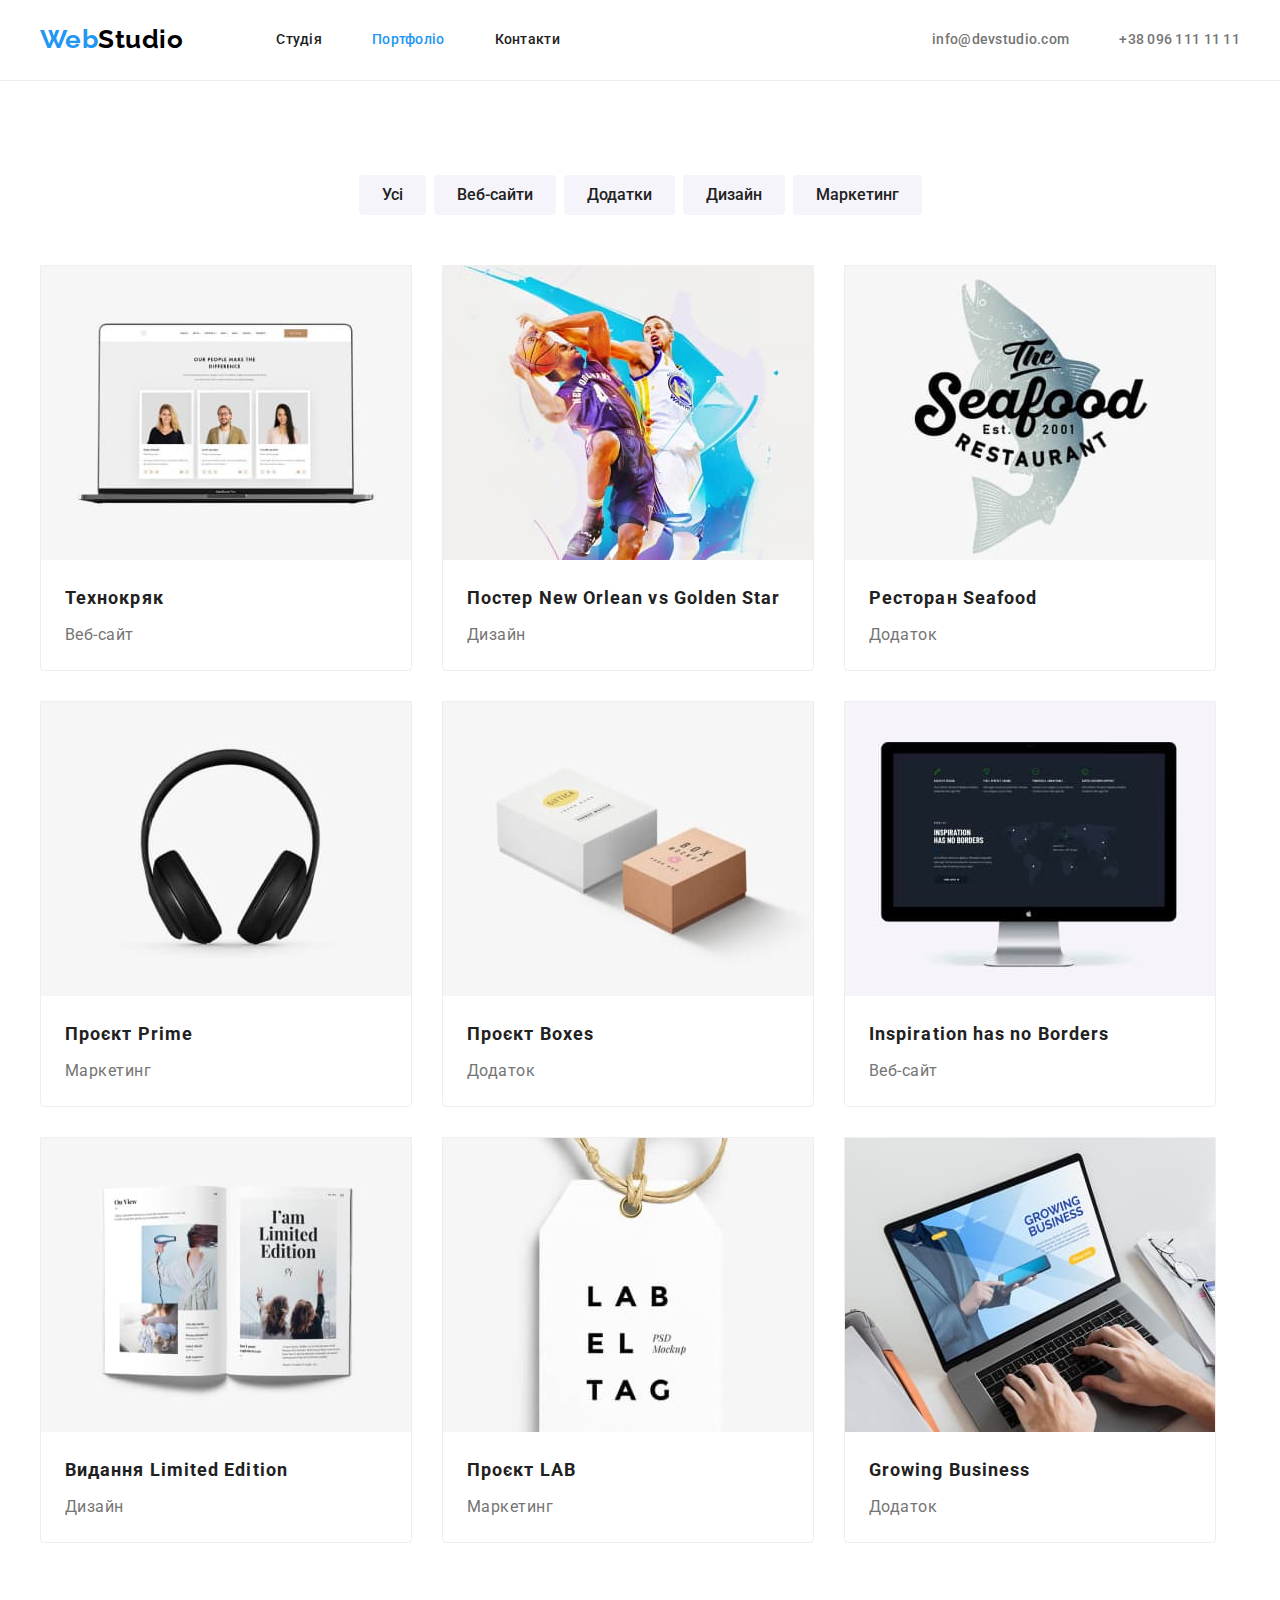
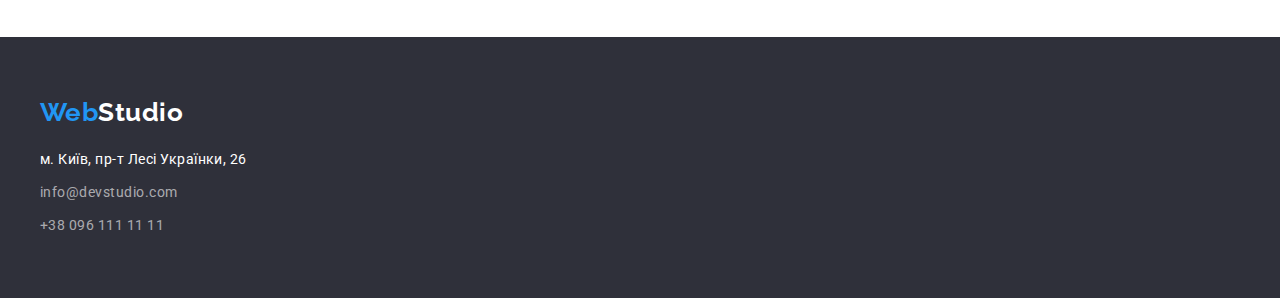
==== portfolio.html @ 39569b44 "Дз 4" ====
<!DOCTYPE html>
<html lang="uk">

<head>
    <meta charset="UTF-8">
    <meta http-equiv="X-UA-Compatible" content="IE=edge">
    <meta name="viewport" content="width=device-width>, initial-scale=1.0">
    <title>Portfolio</title>
    <link href="https://fonts.googleapis.com/css2?family=Raleway:wght@700&family=Roboto:wght@400;500;700;900&display=swap"
        rel="stylesheet">
    <link rel="stylesheet" href="https://cdnjs.cloudflare.com/ajax/libs/modern-normalize/1.1.0/modern-normalize.min.css">
    <link rel="stylesheet" href="./css/styles.css">
</head>

<body>
    <header>
        <div class="container header-box">
            <nav class="nav">
                <a href="" class="logo">
                    <span class="logo-title">Web</span>Studio</a>
        
                <ul class="site-nav">
                    <li><a href="./index.html" class="link">Студія</a></li>
                    <li><a href="" class="link current">Портфоліо</a></li>
                    <li><a href="" class="link">Контакти</a></li>
                </ul>
            </nav>
        
            <ul class="contacts-header">
                <li><a href="mailto:info@devstudio.com" class="link">info@devstudio.com</a></li>
                <li><a href="tel:+380961111111" class="link">+38 096 111 11 11</a></li>
            </ul>
        </div>
    </header>

    <main>
        <section class="portfolio">
            <div class="container">
                <h1 class="visually-hidden">Наші роботи</h1>
                <ul class="buttons-list">
                    <li><button type="button">Усі</button></li>
                    <li><button type="button">Веб-сайти</button></li>
                    <li><button type="button">Додатки</button></li>
                    <li><button type="button">Дизайн</button></li>
                    <li><button type="button">Маркетинг</button></li>
                </ul>

                <ul class="works-list">
                    <li class="card">
                        <a href="">
                            <img src="./images/technokriak.jpg" alt="Website technokriak" width="370" height="294">
                            <div class="works-description">
                                <h2>Технокряк</h2>
                                <p>Веб-сайт</p>
                            </div>
                        </a>
                    </li>
                    <li class="card">
                        <a href="">
                            <img src="./images/poster-new-orlean.jpg" alt="Poster New Orlean vs Golden Star" width="370" height="294">
                            <div class="works-description">
                                <h2>Постер New Orlean vs Golden Star</h2>
                                <p>Дизайн</p>
                            </div>
                        </a>
                    </li>
                    <li class="card">
                        <a href="">
                            <img src="./images/seafood-restaurant.jpg" alt="Restaurant Seafood" width="370" height="294">
                            <div class="works-description">
                                <h2>Ресторан Seafood</h2>
                                <p>Додаток</p>
                            </div>
                        </a>
                    </li>
                    <li class="card">
                        <a href="">
                            <img src="./images/earphones.jpg" alt="Earphones" width="370" height="294">
                            <div class="works-description">
                                <h2>Проєкт Prime</h2>
                                <p>Маркетинг</p>
                            </div>
                        </a>
                    </li>
                    <li class="card">
                        <a href="">
                            <img src="./images/boxes.jpg" alt="Boxes" width="370" height="294">
                            <div class="works-description">
                                <h2>Проєкт Boxes</h2>
                                <p>Додаток</p>
                            </div>
                        </a>
                    </li>
                    <li class="card">
                        <a href="">
                            <img src="./images/computer.jpg" alt="Computer" width="370" height="294">
                            <div class="works-description">
                                <h2>Inspiration has no Borders</h2>
                                <p>Веб-сайт</p>
                            </div>
                        </a>
                    </li>
                    <li class="card">
                        <a href="">
                            <img src="./images/limited-edition.jpg" alt="Magazine limited edition" width="370" height="294">
                            <div class="works-description">
                                <h2>Видання Limited Edition</h2>
                                <p>Дизайн</p>
                            </div>
                        </a>
                    </li>
                    <li class="card">
                        <a href="">
                            <img src="./images/label.jpg" alt="Label" width="370" height="294">
                            <div class="works-description">
                                <h2>Проєкт LAB</h2>
                                <p>Маркетинг</p>
                            </div>
                        </a>
                    </li>
                    <li class="card">
                        <a href="">
                            <img src="./images/laptop.jpg" alt="Laptop" width="370" height="294">
                            <div class="works-description">
                                <h2>Growing Business</h2>
                                <p>Додаток</p>
                            </div>
                        </a>
                    </li>
                </ul>
            </div>
        </section>
    </main>

    <footer>
        <div class="container">
            <a href="" class="logo">
                <span class="logo-title">Web</span><span class="logo-footer">Studio</span></a>
            <address>
                <ul class="address-footer">
                    <li class="address">
                        <a href="https://goo.gl/maps/CPtrU1FHBa2aNyZL9" target="_blank"
                            rel="noopener noreferrer nofollow">м. Київ, пр-т Лесі
                            Українки, 26</a>
                    </li>
                    <li class="contacts-footer">
                        <a href="mailto:info@devstudio.com" class="link">info@devstudio.com</a>
                    </li>
                    <li class="contacts-footer">
                        <a href="tel:+380961111111" class="link">+38 096 111 11 11</a>
                    </li>
                </ul>
            </address>
        </div>
    </footer>
</body>  
</html>
---- css/styles.css ----
:root {
    --primary-text-color: #757575;
    --title-text-color: #212121;
    --accent-color: #2196F3;
    --primary-bg-color: #F5F5F5;
    --secondary-bg-color: #F5F4FA;
    --hero-footer-bg-color: #2F303A;
    --contacts-footer-color: rgba(255, 255, 255, 0.6);
    --header-bg-color: #fff;
    --logo-color: #000;
}

body {
    color: var(--primary-text-color);
    font-family: Roboto, sans-serif;
    letter-spacing: 0.03em;
}

h1,
h2,
h3,
h4,
p,
ul {
    padding: 0;
    margin: 0;
}

header {
    background-color: var(--header-bg-color);
    border-bottom: 1px solid #ECECEC;
}

.container {
    width: 1200px;
    margin-left: auto;
    margin-right: auto;
}

.header-box {
    display: flex;
    justify-content: space-between;
}

.nav {
    display: flex;
}

.logo {
    display: block;
    padding-top: 24px;
    padding-bottom: 25px;
    margin-right: 93px;

    color: var(--logo-color);
    font-family: Raleway, sans-serif;
    font-weight: 700;
    font-size: 26px;
    line-height: 1.19;
}

.site-nav {
    display: flex;
}

.site-nav li:not(:last-child) {
    margin-right: 50px;
}

.contacts-header {
    display: flex;
}

.contacts-header li:not(:last-child) {
    margin-right: 50px;
}

.logo .logo-title {
    color: var(--accent-color);
}

.logo .logo-footer {
    color: var(--header-bg-color);
}

ul {
    list-style: none;
}

.site-nav a {
    display: block;
    padding-top: 32px;
    padding-bottom: 32px;

    color: var(--title-text-color);
    font-weight: 500;
    font-size: 14px;
    line-height: 1.14;
    letter-spacing: 0.02em;
}

.site-nav .link:hover,
.site-nav .link:focus,
.contacts-header .link:hover,
.contacts-header .link:focus,
.contacts-footer .link:hover,
.contacts-footer .link:focus {
    color: var(--accent-color);
}

.site-nav .link.current {
    color: var(--accent-color);
}

.contacts-footer .link {
    color: var(--contacts-footer-color);
    font-size: 14px;
    line-height: 1.71;
}

.contacts-header a {
    display: block;
    padding-top: 32px;
    padding-bottom: 32px;

    color: var(--primary-text-color);
    font-weight: 500;
    font-size: 14px;
    line-height: 1.14;
    letter-spacing: 0.02em;
}

.link-icon {
    margin-right: 10px;
    fill: var(--primary-text-color);
}

.link-icon:hover,
.link-icon:focus {
    fill: var(--accent-color);
}

.overlay {
    width: 1600px;
    height: 600px;
    padding-top: 200px;
    padding-bottom: 200px;
    margin-left: auto;
    margin-right: auto;
    background-color: #C4C4C4;
    background-image: linear-gradient(
            rgba(47, 48, 58, 0.4),
            rgba(47, 48, 58, 0.4)
            ),
            url("../images/hero.jpg");

    background-repeat: no-repeat;
    background-position: center;
    background-size: cover;
}

.hero-title {
    width: 696px;
    justify-content: center;
    margin-left: auto;
    margin-right: auto;
    margin-bottom: 30px;

    color: var(--header-bg-color);
    font-weight: 900;
    font-size: 44px;
    line-height: 1.36;
    text-align: center;
    letter-spacing: 0.06em;
    text-transform: uppercase;
}

footer {
    background-color: var(--hero-footer-bg-color);
}

.hero-button {
    display: block;
    min-width: 216px;
    padding: 10px 32px;
    border-radius: 4px;
    border: 1px solid transparent;
    margin: auto;

    color: var(--header-bg-color);
    background-color: var(--accent-color);
    font-weight: 700;
    font-size: 16px;
    line-height: 1.88;
    align-items: center;
    text-align: center;
    letter-spacing: 0.06em;
    cursor: pointer;
}

h2,
h3 {
    color: var(--title-text-color);
}

.section-advantages ul {
    display: flex;
}

.section-advantages {
    padding-top: 94px;
    padding-bottom: 94px;
    background-color: var(--header-bg-color);
}

.section-advantages li:not(:last-child) {
    margin-right: 30px;
}

.advantages-icon {
    display: flex;
    justify-content: center;
    align-items: center;
    width: 100%;
    height: 120px;
    margin-bottom: 30px;
    border-radius: 4px;
    background-color: var(--secondary-bg-color);
}

.section-advantages h3 {
    margin-bottom: 10px;

    font-weight: 700;
    font-size: 14px;
    line-height: 1.14;
    text-transform: uppercase;
}

.section-advantages p {
    font-size: 14px;
    line-height: 1.71;
}

.visually-hidden {
    position: absolute;
    white-space: nowrap;
    width: 1px;
    height: 1px;
    overflow: hidden;
    border: 0;
    padding: 0;
    clip: rect(0 0 0 0);
    clip-path: inset(50%);
    margin: -1px;
}

img {
    display: block;
    max-width: 100%;
    height: auto;
}

.section-work ul {
    display: flex;
}

.section-work h2,
.staff-section h2 {
    margin-bottom: 50px;

    font-weight: 700;
    font-size: 36px;
    line-height: 1.17;
    text-align: center;
}

.section-work li:not(:last-child) {
    margin-right: 30px;
}

.section-work {
    padding-bottom: 94px;
}

.section-work {
    background-color: var(--header-bg-color);
}

.staff-section {
    padding-top: 94px;
    padding-bottom: 94px;
    background-color: var(--secondary-bg-color);
}

.staff-section ul {
    display: flex;
}

.staff-section li:not(:last-child) {
    margin-right: 30px;
}

.card-description {
    padding-top: 30px;
    padding-bottom: 30px;
}

.staff-section h3 {
    margin-bottom: 10px;

    font-weight: 500;
    font-size: 16px;
    line-height: 1.19;
    text-align: center;
}

.staff-section p {
    margin-bottom: 16px;
    font-size: 16px;
    line-height: 1.19;
    text-align: center;
}

.net-list {
    display: flex;
    justify-content: center;
    margin-right: 0;
    gap: 10px;
}

.net-link {
    width: 44px;
    height: 44px;
    display: flex;
    align-items: center;
    justify-content: center;
    border-radius: 50%;
    background-color: var(--header-bg-color);
}

.net-icon {
    fill: #AFB1B8;
}

footer {
    padding-top: 60px;
    padding-bottom: 60px;
}

footer a.logo {
    margin-bottom: 20px;
    padding: 0;
}

.address-footer li:not(:last-child) {
    margin-bottom: 9px;
}

.card {
    border-radius: 0px 0px 4px 4px;
    background-color: var(--header-bg-color);
}

.portfolio {
    padding-top: 94px;
    padding-bottom: 94px;
    
    background-color: var(--header-bg-color);
}

button {
    display: block;
    border-radius: 4px;
    border: 1px solid transparent;
    padding: 6px 22px;

    color: var(--title-text-color);
    background-color: var(--secondary-bg-color);
    font-family: inherit;
    font-weight: 500;
    font-size: 16px;
    line-height: 1.63;
    text-align: center;
    cursor: pointer;
}

button:hover,
button:focus {
    color: var(--header-bg-color);
    background-color: var(--accent-color);
}

.buttons-list {
    display: flex;
    justify-content: center;
    margin-bottom: 50px;
}

.buttons-list li:not(:last-child) {
    margin-right: 8px;
}

.works-list {
    display: flex;
    flex-wrap: wrap;
}

.portfolio .card {
    margin-right: 30px;
    margin-bottom: 30px;
    border: 1px solid #EEEEEE;
}

.portfolio .card:nth-child(3n) {
    margin-right: 0;
}

.portfolio .card:nth-last-child(-n + 3) {
    margin-bottom: 0;
}

.works-description {
    padding: 20px 24px;
}

.portfolio h2 {
    margin-bottom: 4px;

    font-weight: 700;
    font-size: 18px;
    line-height: 2;
    letter-spacing: 0.06em;
}

.portfolio p {
    color: var(--primary-text-color);
    font-size: 16px;
    line-height: 1.88;
}

address {
    font-style: normal;
}

.address a {
    color: var(--header-bg-color);
    font-size: 14px;
    line-height: 1.71;
}

a {
    text-decoration: none;
}
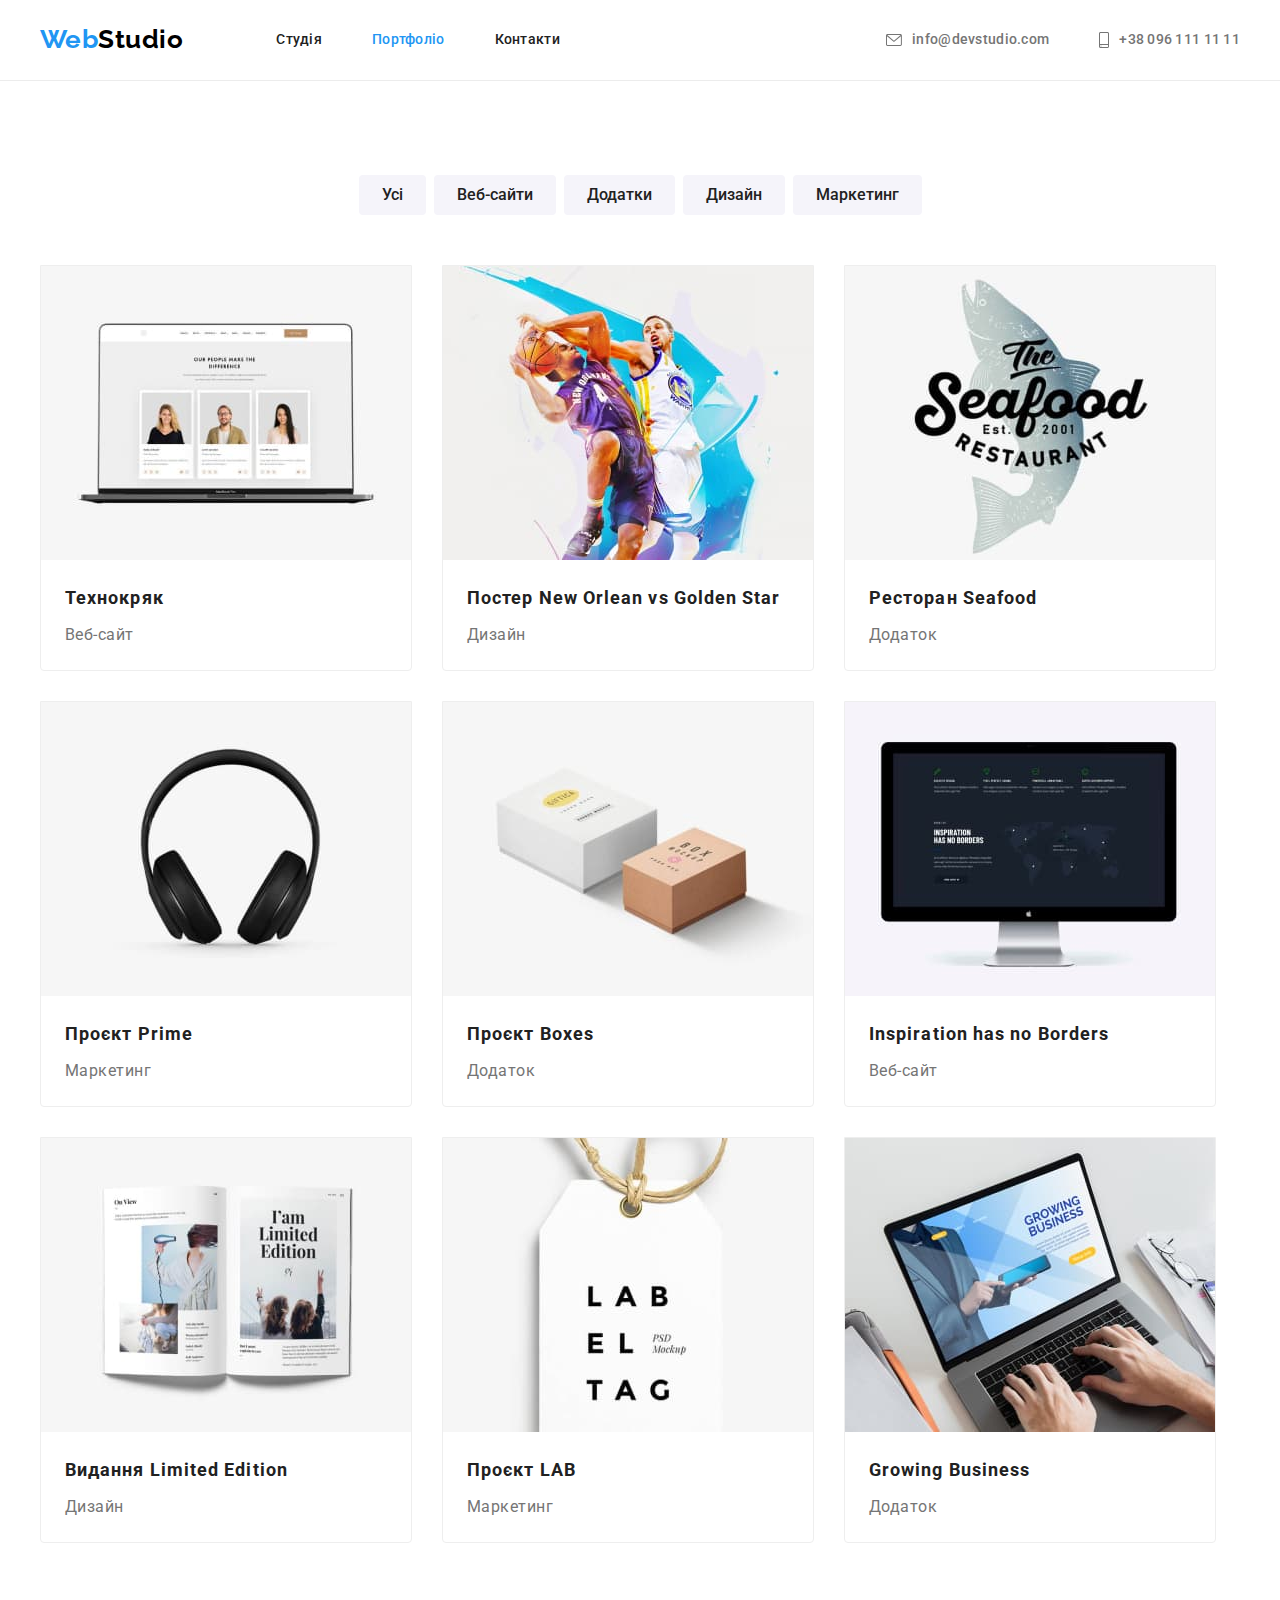
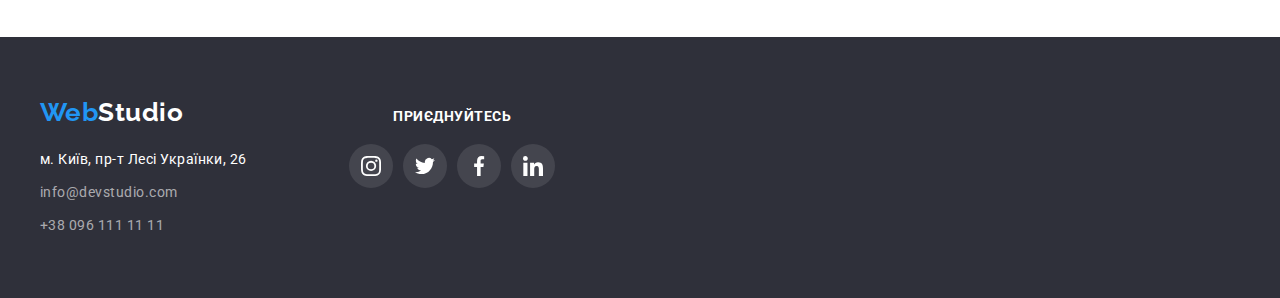
==== commit dbd650aa: "Дз 4" ====
--- a/portfolio.html
+++ b/portfolio.html
@@ -27,8 +27,16 @@
             </nav>
         
             <ul class="contacts-header">
-                <li><a href="mailto:info@devstudio.com" class="link">info@devstudio.com</a></li>
-                <li><a href="tel:+380961111111" class="link">+38 096 111 11 11</a></li>
+                <li><a href="mailto:info@devstudio.com" class="link">
+                    <svg class="link-icon" width="16" height="12">
+                        <use href="./images/icons.svg#icon-envelope"></use>
+                    </svg>
+                    info@devstudio.com</a></li>
+                <li><a href="tel:+380961111111" class="link">
+                    <svg class="link-icon" width="10" height="16">
+                        <use href="./images/icons.svg#icon-smartphone"></use>
+                    </svg>
+                    +38 096 111 11 11</a></li>
             </ul>
         </div>
     </header>
@@ -133,24 +141,59 @@
     </main>
 
     <footer>
-        <div class="container">
-            <a href="" class="logo">
-                <span class="logo-title">Web</span><span class="logo-footer">Studio</span></a>
-            <address>
-                <ul class="address-footer">
-                    <li class="address">
-                        <a href="https://goo.gl/maps/CPtrU1FHBa2aNyZL9" target="_blank"
-                            rel="noopener noreferrer nofollow">м. Київ, пр-т Лесі
-                            Українки, 26</a>
-                    </li>
-                    <li class="contacts-footer">
-                        <a href="mailto:info@devstudio.com" class="link">info@devstudio.com</a>
-                    </li>
-                    <li class="contacts-footer">
-                        <a href="tel:+380961111111" class="link">+38 096 111 11 11</a>
-                    </li>
-                </ul>
-            </address>
+        <div class="container footer-wrapper">
+            <div class="address-box">
+                <a href="" class="logo">
+                    <span class="logo-title">Web</span><span class="logo-footer">Studio</span></a>
+                <address>
+                    <ul class="address-footer">
+                        <li class="address">
+                            <a href="https://goo.gl/maps/CPtrU1FHBa2aNyZL9" target="_blank"
+                                rel="noopener noreferrer nofollow">м. Київ, пр-т Лесі
+                                Українки, 26</a>
+                        </li>
+                        <li class="contacts-footer">
+                            <a href="mailto:info@devstudio.com" class="link">info@devstudio.com</a>
+                        </li>
+                        <li class="contacts-footer">
+                            <a href="tel:+380961111111" class="link">+38 096 111 11 11</a>
+                        </li>
+                    </ul>
+                </address>
+            </div>
+            <div class="social-box">
+                <span class="connect">приєднуйтесь</span>
+                <ul class="footer-net-list">
+                    <li class="footer-net-item">
+                        <a href="" class="footer-net-link">
+                            <svg class="footer-net-icon" width="20" height="20">
+                                <use href="./images/icons.svg#icon-instagram"></use>
+                            </svg>
+                        </a>
+                    </li>
+                    <li class="footer-net-item">
+                        <a href="" class="footer-net-link">
+                            <svg class="footer-net-icon" width="20" height="20">
+                                <use href="./images/icons.svg#icon-twitter"></use>
+                            </svg>
+                        </a>
+                    </li>
+                    <li class="footer-net-item">
+                        <a href="" class="footer-net-link">
+                            <svg class="footer-net-icon" width="20" height="20">
+                                <use href="./images/icons.svg#icon-facebook"></use>
+                            </svg>
+                        </a>
+                    </li>
+                    <li class="footer-net-item">
+                        <a href="" class="footer-net-link">
+                            <svg class="footer-net-icon" width="20" height="20">
+                                <use href="./images/icons.svg#icon-linkedin"></use>
+                            </svg>
+                        </a>
+                    </li>
+                </ul>
+            </div>
         </div>
     </footer>
 </body>  
--- a/css/styles.css
+++ b/css/styles.css
@@ -119,7 +119,8 @@
 }
 
 .contacts-header a {
-    display: block;
+    display: flex;
+    align-items: center;
     padding-top: 32px;
     padding-bottom: 32px;
 
@@ -266,7 +267,8 @@
 }
 
 .section-work h2,
-.staff-section h2 {
+.staff-section h2,
+.section-clients h2 {
     margin-bottom: 50px;
 
     font-weight: 700;
@@ -279,7 +281,8 @@
     margin-right: 30px;
 }
 
-.section-work {
+.section-work,
+.staff-section {
     padding-bottom: 94px;
 }
 
@@ -293,12 +296,9 @@
     background-color: var(--secondary-bg-color);
 }
 
-.staff-section ul {
-    display: flex;
-}
-
-.staff-section li:not(:last-child) {
-    margin-right: 30px;
+.staff-list {
+    display: flex;
+    gap: 30px;
 }
 
 .card-description {
@@ -343,6 +343,58 @@
     fill: #AFB1B8;
 }
 
+.net-link:hover {
+    background-color: var(--accent-color);
+}
+
+.net-link:hover .net-icon {
+    fill: var(--header-bg-color);
+}
+
+.section-clients {
+    padding-top: 94px;
+    padding-bottom: 94px;
+}
+
+.clients-list {
+    display: flex;
+    justify-content: center;
+    gap: 30px;
+}
+
+.clients-item {
+    width: 170px;
+    height: 92px;
+}
+
+.clients-link {
+    width: 100%;
+    height: 100%;
+    border: 1px solid #AFB1B8;
+    display: flex;
+    align-items: center;
+    justify-content: center;
+    border-radius: 4px;
+}
+
+.clients-icon {
+    fill: #AFB1B8;
+}
+
+.clients-link:hover {
+    border: 1px solid var(--accent-color);
+}
+
+.clients-link:hover .clients-icon {
+    fill: var(--accent-color);
+}
+
+.footer-wrapper {
+    display: flex;
+    gap: 73px;
+    align-items: baseline;
+}
+
 footer {
     padding-top: 60px;
     padding-bottom: 60px;
@@ -357,9 +409,48 @@
     margin-bottom: 9px;
 }
 
+.connect {
+    display: block;
+    display: flex;
+    justify-content: center;
+    align-items: center;
+    margin-bottom: 20px;
+    font-weight: 700;
+    font-size: 14px;
+    line-height: 16px;
+    text-transform: uppercase;
+    color: var(--header-bg-color);
+}
+
+.footer-net-list {
+    display: flex;
+    justify-content: center;
+    margin-right: 0;
+    gap: 10px;
+}
+
+.footer-net-link {
+    width: 44px;
+    height: 44px;
+    display: flex;
+    align-items: center;
+    justify-content: center;
+    border-radius: 50%;
+    background-color: rgba(255, 255, 255, 0.1);
+}
+
+.footer-net-icon {
+    fill: var(--header-bg-color);
+}
+
+.footer-net-link:hover {
+    background-color: var(--accent-color);
+}
+
 .card {
     border-radius: 0px 0px 4px 4px;
     background-color: var(--header-bg-color);
+    box-shadow: 0px 1px 3px rgba(0, 0, 0, 0.12), 0px 1px 1px rgba(0, 0, 0, 0.14), 0px 2px 1px rgba(0, 0, 0, 0.2);
 }
 
 .portfolio {
@@ -410,6 +501,11 @@
     margin-right: 30px;
     margin-bottom: 30px;
     border: 1px solid #EEEEEE;
+    box-shadow: none;
+}
+
+.portfolio .card:hover {
+    box-shadow: 0px 1px 1px rgba(0, 0, 0, 0.12), 0px 4px 4px rgba(0, 0, 0, 0.06), 1px 4px 6px rgba(0, 0, 0, 0.16);
 }
 
 .portfolio .card:nth-child(3n) {
